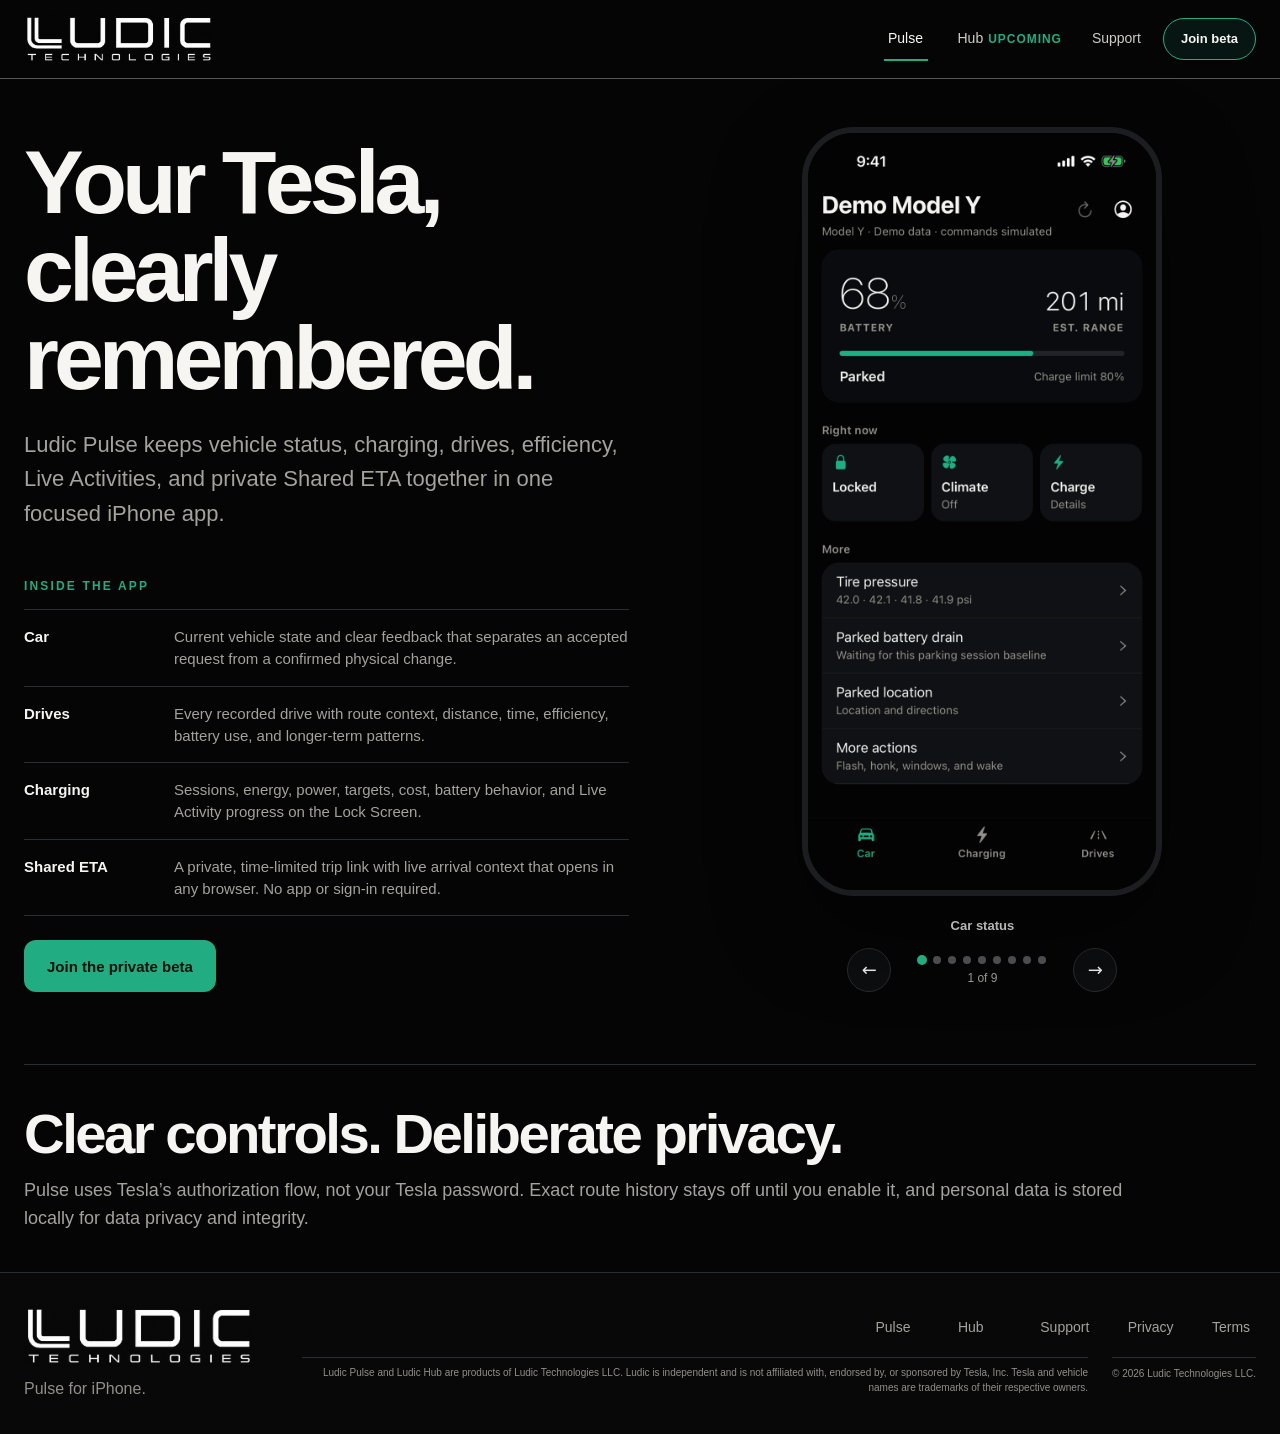
==== index.html @ 19cc0c38 "Refine private beta messaging" ====
<!doctype html>
<html lang="en">
<head>
  <meta charset="utf-8">
  <meta name="viewport" content="width=device-width,initial-scale=1">
  <meta name="description" content="Ludic Pulse brings Tesla status, drives, charging, efficiency, Live Activities, and private Shared ETA together on iPhone.">
  <meta name="theme-color" content="#050506">
  <meta name="color-scheme" content="dark">
  <meta property="og:type" content="website">
  <meta property="og:url" content="https://ludicpulse.com/">
  <meta property="og:title" content="Ludic Pulse — Your Tesla, clearly remembered">
  <meta property="og:description" content="Tesla status, drives, charging, efficiency, Live Activities, and private Shared ETA on iPhone.">
  <meta property="og:image" content="https://ludicpulse.com/social-card.png">
  <meta name="twitter:card" content="summary_large_image">
  <meta name="twitter:title" content="Ludic Pulse — Your Tesla, clearly remembered">
  <meta name="twitter:description" content="Tesla status, drives, charging, efficiency, Live Activities, and private Shared ETA on iPhone.">
  <meta name="twitter:image" content="https://ludicpulse.com/social-card.png">
  <link rel="canonical" href="https://ludicpulse.com/">
  <link rel="icon" href="data:,">
  <link rel="preload" href="/assets/ludic-technologies-wordmark.png" as="image">
  <link rel="preload" href="/assets/screens/showcase/01-car.png" as="image">
  <script>document.documentElement.classList.add('js')</script>
  <link rel="stylesheet" href="/styles.css?v=20260829-beta-copy-v1">
  <script defer src="/site.js?v=20260829-beta-copy-v1"></script>
  <title>Ludic Pulse — Tesla status, drives, charging, and ETA</title>
  <script type="application/ld+json">{"@context":"https://schema.org","@type":"SoftwareApplication","name":"Ludic Pulse","applicationCategory":"UtilitiesApplication","operatingSystem":"iOS","url":"https://ludicpulse.com/","publisher":{"@type":"Organization","name":"Ludic Technologies LLC"}}</script>
</head>
<body>
  <a class="skip-link" href="#main">Skip to content</a>
  <header class="site-header" data-header>
    <div class="nav-shell">
      <a class="brand" href="/" aria-label="Ludic Pulse home"><img src="/assets/ludic-technologies-wordmark.png" alt="Ludic Technologies" width="1130" height="302"></a>
      <div class="nav-actions">
        <nav id="site-nav" class="site-nav" aria-label="Main navigation" data-menu><a href="/" aria-current="page">Pulse</a><a href="/hub/">Hub <span class="nav-note">Upcoming</span></a><a href="/support/">Support</a></nav>
        <a class="nav-beta" href="/beta/">Join beta</a>
        <button class="menu-button" type="button" aria-expanded="false" aria-controls="site-nav" data-menu-button><span class="sr-only">Open navigation</span><span></span><span></span></button>
      </div>
    </div>
  </header>

  <main id="main" tabindex="-1">
    <section class="subpage-hero pulse-hero section-shell">
      <div class="hero-copy reveal">
        <h1>Your Tesla, clearly remembered.</h1>
        <p class="hero-lede">Ludic Pulse keeps vehicle status, charging, drives, efficiency, Live Activities, and private Shared ETA together in one focused iPhone app.</p>
        <div id="inside-pulse" class="hero-inside">
          <p class="eyebrow">Inside the app</p>
          <dl class="feature-list hero-feature-list">
            <div class="feature-row"><dt>Car</dt><dd>Current vehicle state and clear feedback that separates an accepted request from a confirmed physical change.</dd></div>
            <div class="feature-row"><dt>Drives</dt><dd>Every recorded drive with route context, distance, time, efficiency, battery use, and longer-term patterns.</dd></div>
            <div class="feature-row"><dt>Charging</dt><dd>Sessions, energy, power, targets, cost, battery behavior, and Live Activity progress on the Lock Screen.</dd></div>
            <div class="feature-row"><dt>Shared ETA</dt><dd>A private, time-limited trip link with live arrival context that opens in any browser. No app or sign-in required.</dd></div>
          </dl>
          <div class="inside-beta-action"><a class="button button-primary" href="/beta/">Join the private beta</a></div>
        </div>
      </div>

      <figure class="pulse-carousel reveal" data-screen-carousel aria-label="Ludic Pulse screen showcase" aria-roledescription="carousel">
        <div class="phone phone-single carousel-phone">
          <div class="carousel-stage">
            <img class="carousel-screen is-active" data-screen-title="Car status" src="/assets/screens/showcase/01-car.png" alt="Ludic Pulse Car screen with battery, range, and vehicle status" width="828" height="1800" fetchpriority="high">
            <img class="carousel-screen" data-screen-title="Drive history" src="/assets/screens/showcase/02-drives.png" alt="Ludic Pulse Drives screen with distance, time, efficiency, and weekly charts" width="828" height="1800" aria-hidden="true">
            <img class="carousel-screen" data-screen-title="Charging session" src="/assets/screens/showcase/03-charging.png" alt="Ludic Pulse live charging session with battery, power, target, and ETA" width="828" height="1800" aria-hidden="true">
            <img class="carousel-screen" data-screen-title="Charging Live Activity" src="/assets/screens/showcase/04-charging-lockscreen.jpg" alt="iPhone Lock Screen showing the Ludic Pulse charging Live Activity" width="828" height="1800" aria-hidden="true">
            <img class="carousel-screen" data-screen-title="Shared ETA" src="/assets/screens/showcase/05-share-eta.png" alt="Ludic Pulse Shared ETA screen with recipient privacy controls" width="828" height="1800" aria-hidden="true">
            <img class="carousel-screen" data-screen-title="ETA message" src="/assets/screens/showcase/06-share-eta-message.png" alt="Ludic Pulse Shared ETA screen with the iMessage delivery banner" width="828" height="1800" aria-hidden="true">
            <img class="carousel-screen" data-screen-title="Recipient route" src="/assets/screens/showcase/07-recipient-eta.png" alt="Shared ETA recipient page showing arrival time and an estimated route" width="828" height="1800" aria-hidden="true">
            <img class="carousel-screen" data-screen-title="Driving Live Activity" src="/assets/screens/showcase/08-driving-lockscreen.jpg" alt="iPhone Lock Screen showing the Ludic Pulse driving Live Activity" width="828" height="1800" aria-hidden="true">
            <img class="carousel-screen" data-screen-title="Active destination" src="/assets/screens/showcase/09-destination.png" alt="Ludic Pulse destination screen showing route status and arrival details" width="828" height="1800" aria-hidden="true">
          </div>
        </div>
        <figcaption class="carousel-caption"><strong data-screen-label>Car status</strong></figcaption>
        <div class="carousel-controls" role="group" aria-label="Screen controls">
          <button type="button" data-screen-previous aria-label="Show previous screen">←</button>
          <div class="carousel-position">
            <div class="carousel-dots" data-screen-dots role="group" aria-label="Choose a screen"></div>
            <span class="carousel-count" data-screen-count>1 of 9</span>
          </div>
          <button type="button" data-screen-next aria-label="Show next screen">→</button>
        </div>
      </figure>
    </section>

    <section class="hub-status section-shell reveal" aria-labelledby="pulse-privacy-title">
      <div>
        <h2 id="pulse-privacy-title">Clear controls. Deliberate privacy.</h2>
        <p>Pulse uses Tesla’s authorization flow, not your Tesla password. Exact route history stays off until you enable it, and personal data is stored locally for data privacy and integrity.</p>
      </div>
    </section>
  </main>

  <footer class="site-footer">
    <div class="footer-shell">
      <div class="footer-brand"><img src="/assets/ludic-technologies-wordmark.png" alt="Ludic Technologies" width="1130" height="302"><p>Pulse for iPhone.</p></div>
      <div class="footer-content">
        <nav aria-label="Footer navigation"><a href="/">Pulse</a><a href="/hub/">Hub</a><a href="/support/">Support</a><a href="/privacy/">Privacy</a><a href="/terms/">Terms</a></nav>
        <p class="legal-line">Ludic Pulse and Ludic Hub are products of Ludic Technologies LLC. Ludic is independent and is not affiliated with, endorsed by, or sponsored by Tesla, Inc. Tesla and vehicle names are trademarks of their respective owners.</p>
        <p class="copyright">© <span data-year>2026</span> Ludic Technologies LLC.</p>
      </div>
    </div>
  </footer>
</body>
</html>
---- styles.css ----
:root {
  color-scheme: dark;
  --black: #050506;
  --surface: #0d0e10;
  --surface-2: #141619;
  --line: #292c31;
  --line-bright: #3b3f46;
  --white: #f6f5f2;
  --muted: #a4a29c;
  --dim: #918f88;
  --green: #21ad81;
  --blue: #378add;
  --max: 1240px;
}

* { box-sizing: border-box; }
html { scroll-behavior: smooth; }

body {
  margin: 0;
  overflow-x: hidden;
  background: var(--black);
  color: var(--white);
  font: 16px/1.55 -apple-system, BlinkMacSystemFont, "SF Pro Display", "Segoe UI", sans-serif;
  -webkit-font-smoothing: antialiased;
}

body.menu-open { position: fixed; right: 0; left: 0; width: 100%; overflow: hidden; }
body.menu-open .site-header { background: var(--black); }
img { display: block; max-width: 100%; }
a { color: inherit; }
button, a { -webkit-tap-highlight-color: transparent; }
:focus-visible { outline: 2px solid var(--green); outline-offset: 4px; }
main[tabindex="-1"]:focus { outline: none; }

.sr-only,
.skip-link:not(:focus) {
  position: absolute;
  width: 1px;
  height: 1px;
  padding: 0;
  margin: -1px;
  overflow: hidden;
  clip: rect(0, 0, 0, 0);
  white-space: nowrap;
  border: 0;
}

.skip-link {
  position: fixed;
  z-index: 100;
  top: 12px;
  left: 12px;
  padding: 10px 14px;
  background: var(--white);
  color: var(--black);
  border-radius: 6px;
}

.site-header {
  position: sticky;
  z-index: 50;
  top: 0;
  border-bottom: 1px solid rgba(245, 244, 241, .34);
  background: var(--black);
  transition: border-color 180ms ease;
  max-width: none;
  margin: 0;
  padding: 0;
}

.site-header.scrolled { border-color: rgba(245, 244, 241, .34); }

.nav-shell,
.section-shell,
.footer-shell {
  width: min(calc(100% - 48px), var(--max));
  margin-inline: auto;
}

.nav-shell {
  min-height: 78px;
  display: flex;
  align-items: center;
  justify-content: space-between;
  gap: 32px;
}

.brand { display: inline-flex; min-height: 44px; align-items: center; flex: 0 0 auto; }
.brand img { width: 190px; height: auto; }
.nav-actions { display: flex; align-items: center; gap: 22px; }
.site-nav { display: flex; align-items: center; gap: 30px; }

.site-nav a {
  display: inline-flex;
  min-width: 44px;
  min-height: 44px;
  align-items: center;
  justify-content: center;
  color: #cfcdc7;
  font-size: 14px;
  text-decoration: none;
  transition: color 160ms ease;
}

.site-nav a:hover { color: var(--white); }
.site-nav a[aria-current="page"] { color: var(--white); box-shadow: inset 0 -2px var(--green); }

.nav-beta {
  display: inline-flex;
  min-height: 42px;
  align-items: center;
  justify-content: center;
  padding: 0 17px;
  border: 1px solid var(--green);
  border-radius: 999px;
  background: rgba(33, 173, 129, .1);
  color: var(--white);
  font-size: 13px;
  font-weight: 740;
  text-decoration: none;
  transition: background-color 160ms ease, color 160ms ease, transform 160ms ease;
}

.nav-beta:hover,
.nav-beta[aria-current="page"] { background: var(--green); color: #03100c; transform: translateY(-1px); }

.nav-note {
  margin-left: 5px;
  color: var(--green);
  font-size: 12px;
  font-weight: 750;
  letter-spacing: .08em;
  text-transform: uppercase;
}

.menu-button { display: none; }

.company-hero {
  min-height: 620px;
  display: grid;
  align-items: center;
  padding-block: 104px 120px;
}

.company-hero .hero-copy { max-width: 920px; }
.company-hero h1 { max-width: 900px; }

.beta-banner {
  display: inline-flex;
  min-height: 44px;
  align-items: center;
  gap: 11px;
  margin-bottom: 34px;
  padding: 8px 15px 8px 9px;
  border: 1px solid var(--line-bright);
  border-radius: 999px;
  color: var(--muted);
  font-size: 13px;
  text-decoration: none;
  transition: border-color 160ms ease, color 160ms ease, transform 160ms ease;
}

.beta-banner > span:first-child {
  padding: 5px 9px;
  border-radius: 999px;
  background: var(--green);
  color: #03100c;
  font-size: 10px;
  font-weight: 800;
  letter-spacing: .1em;
  text-transform: uppercase;
}

.beta-banner strong { color: var(--white); font-weight: 660; }
.beta-banner:hover { border-color: var(--green); color: var(--white); transform: translateY(-1px); }

.eyebrow {
  margin: 0 0 18px;
  color: var(--green);
  font-size: 12px;
  font-weight: 780;
  letter-spacing: .18em;
  text-transform: uppercase;
}

h1, h2, h3, p { margin-top: 0; }
h1, h2, h3 { overflow-wrap: break-word; }

h1 {
  max-width: 780px;
  margin-bottom: 26px;
  font-size: clamp(54px, 7vw, 96px);
  font-weight: 650;
  line-height: .98;
  letter-spacing: -.055em;
}

h2 {
  margin-bottom: 22px;
  font-size: clamp(38px, 5vw, 68px);
  font-weight: 620;
  line-height: 1.02;
  letter-spacing: -.045em;
}

h3 { font-size: 24px; line-height: 1.2; }

.hero-lede,
.section-heading > p:last-child {
  max-width: 690px;
  color: var(--muted);
  font-size: clamp(18px, 2vw, 22px);
  line-height: 1.55;
}

.hero-actions { display: flex; align-items: center; gap: 28px; margin-top: 38px; }

.button {
  display: inline-flex;
  min-height: 52px;
  align-items: center;
  justify-content: center;
  padding: 0 22px;
  border: 1px solid transparent;
  border-radius: 12px;
  font-size: 15px;
  font-weight: 730;
  text-decoration: none;
  transition: transform 160ms ease, background-color 160ms ease, border-color 160ms ease;
}

.button:hover { transform: translateY(-2px); }
.button-primary { background: var(--green); color: #03100c; }
.button-primary:hover { background: #2dc190; }
.button-secondary { border-color: var(--line-bright); background: var(--surface-2); }
.button-secondary:hover { border-color: var(--green); }

.text-link {
  display: inline-flex;
  min-height: 44px;
  align-items: center;
  gap: 6px;
  font-weight: 690;
  text-decoration: none;
  text-underline-offset: 5px;
}

.text-link:hover { text-decoration: underline; }

.product-intro,
.closing { padding-block: 104px; border-top: 1px solid var(--line); }
.hub-status { padding-block: 40px; border-top: 1px solid var(--line); }

.section-heading { display: grid; grid-template-columns: .65fr 1.35fr; column-gap: 56px; }
.section-heading .eyebrow { grid-row: 1 / span 2; padding-top: 10px; }
.section-heading h2,
.section-heading > p:last-child { grid-column: 2; }

.product-type { margin-bottom: 9px; color: var(--green); font-size: 12px; font-weight: 760; letter-spacing: .14em; text-transform: uppercase; }

.product-grid {
  display: grid;
  grid-template-columns: repeat(2, minmax(0, 1fr));
  gap: 18px;
  margin-top: 64px;
}

.product-card {
  display: flex;
  min-height: 260px;
  flex-direction: column;
  padding: clamp(28px, 4vw, 46px);
  border: 1px solid var(--line);
  background: var(--surface);
}

.product-card h3 { margin-bottom: 12px; font-size: clamp(32px, 4vw, 46px); }
.product-card > p:not(.product-type) { color: var(--muted); font-size: 18px; }
.product-card ul { margin: 14px 0 26px; padding-left: 21px; color: #cfcdc7; }
.product-card li + li { margin-top: 10px; }
.product-card .text-link { margin-top: auto; }

.product-link-card { min-height: 260px; }

.pulse-carousel {
  display: grid;
  min-height: 720px;
  margin: 0;
  place-items: center;
  align-content: center;
}

.phone.phone-single { position: relative; top: auto; left: auto; width: min(100%, 360px); }

.phone {
  position: absolute;
  width: min(34vw, 350px);
  margin: 0;
  overflow: hidden;
  border: 8px solid #1c1d20;
  border-radius: 54px;
  background: #09090a;
  box-shadow: 0 34px 90px rgba(0, 0, 0, .48);
}

.phone img { width: 100%; height: auto; }

.carousel-phone { border-width: 6px; border-radius: 52px; }
.carousel-stage { position: relative; aspect-ratio: 828 / 1800; overflow: hidden; background: #09090a; }
.carousel-screen {
  position: absolute;
  inset: 0;
  width: 100%;
  height: 100%;
  object-fit: cover;
  opacity: 0;
  transition: opacity 420ms ease;
}
.carousel-screen.is-active { z-index: 1; opacity: 1; }
.carousel-caption { display: grid; width: min(100%, 420px); place-items: center; margin-top: 20px; color: var(--muted); font-size: 13px; text-align: center; }
.carousel-caption strong { color: var(--white); font-weight: 720; }
.carousel-controls { display: flex; width: min(100%, 420px); align-items: center; justify-content: center; gap: 16px; margin-top: 12px; }
.carousel-controls button {
  display: grid;
  width: 44px;
  height: 44px;
  flex: 0 0 44px;
  place-items: center;
  border: 1px solid var(--line);
  border-radius: 50%;
  background: var(--surface);
  color: var(--white);
  font: 18px/1 system-ui, sans-serif;
  cursor: pointer;
}
.carousel-controls button:hover,
.carousel-controls button:focus-visible { border-color: var(--green); }
.carousel-dots { display: flex; align-items: center; justify-content: center; gap: 7px; }
.carousel-position { display: grid; min-width: 150px; justify-items: center; gap: 8px; }
.carousel-count { color: var(--muted); font-size: 12px; line-height: 1; }
.carousel-dots button {
  width: 8px;
  min-width: 8px;
  height: 8px;
  min-height: 8px;
  flex-basis: 8px;
  padding: 0;
  border: 0;
  background: #56575a;
}
.carousel-dots button[aria-current="true"] { background: var(--green); transform: scale(1.25); }

.closing { display: grid; grid-template-columns: minmax(0, 1.35fr) minmax(280px, .65fr); gap: 64px; align-items: end; }
.hub-status { display: block; }
.closing h2,
.hub-status h2 { margin-bottom: 14px; }
.hub-status h2 { font-size: clamp(38px, 4.4vw, 58px); white-space: nowrap; }
.closing p:not(.eyebrow),
.hub-status p:not(.eyebrow) { max-width: 680px; margin-bottom: 0; color: var(--muted); font-size: 18px; }
.hub-status p:not(.eyebrow) { max-width: 1120px; }
.closing-actions { display: flex; align-items: center; justify-content: flex-end; gap: 24px; }

.site-footer { max-width: none; margin: 0; padding: 32px 0; border-top: 1px solid var(--line); background: #080809; }
.footer-shell { display: grid; grid-template-columns: 230px minmax(0, 1fr); gap: 48px; align-items: start; }
.footer-brand img { display: block; width: 230px; height: auto; }
.footer-brand p { margin: 10px 0 0; color: var(--dim); }
.footer-content { display: grid; grid-template-columns: minmax(0, 1fr) auto; grid-template-rows: 44px auto; gap: 8px 24px; align-items: start; }
.footer-shell nav { grid-column: 1 / -1; display: flex; flex-wrap: nowrap; justify-content: flex-end; gap: clamp(18px, 3vw, 42px); }
.footer-shell a { display: inline-flex; min-width: 44px; min-height: 44px; align-items: center; color: var(--muted); font-size: 14px; text-decoration: none; }
.footer-shell a:hover { color: var(--white); }
.legal-line { grid-column: 1; margin: 0; padding-top: 8px; border-top: 1px solid var(--line); color: var(--dim); font-size: 10px; line-height: 1.45; text-align: right; }
.copyright { grid-column: 2; margin: 0; padding-top: 8px; border-top: 1px solid var(--line); color: var(--dim); font-size: 10px; white-space: nowrap; text-align: right; }

.reveal { opacity: 1; transform: none; }
.js .reveal { opacity: 1; transform: none; }

.subpage-hero { min-height: 650px; display: grid; grid-template-columns: 1.05fr .95fr; align-items: center; gap: 80px; padding-block: 100px; }
.subpage-hero > * { min-width: 0; }
.subpage-hero h1 { font-size: clamp(54px, 7vw, 92px); }
.pulse-hero { min-height: 0; align-items: start; padding-block: 48px 72px; }
.pulse-hero > .reveal:first-child { padding-top: 12px; }
.hub-flow { margin: 0; padding: 0; list-style: none; border-top: 1px solid var(--line); }
.hub-flow li { display: grid; grid-template-columns: 44px 1fr; gap: 18px; padding: 24px 0; border-bottom: 1px solid var(--line); }
.hub-flow span { color: var(--green); font: 12px/1.6 ui-monospace, monospace; }
.hub-flow strong { display: block; margin-bottom: 4px; font-size: 20px; }
.hub-flow p { margin: 0; color: var(--muted); }

.feature-layout { display: grid; grid-template-columns: .9fr 1.1fr; gap: clamp(44px, 7vw, 92px); margin-top: 64px; align-items: start; }
.feature-list { margin: 0; border-top: 1px solid var(--line); }
.feature-row { display: grid; grid-template-columns: minmax(120px, .65fr) 1.35fr; gap: 24px; padding: 24px 0; border-bottom: 1px solid var(--line); }
.feature-row dt { font-weight: 720; }
.feature-row dd { margin: 0; color: var(--muted); }

.hero-inside { margin-top: 46px; }
.hero-inside .eyebrow { margin-bottom: 14px; }
.hero-feature-list { margin: 0; }
.hero-feature-list .feature-row { grid-template-columns: minmax(92px, .45fr) 1.55fr; gap: 18px; padding: 16px 0; }
.hero-feature-list dt,
.hero-feature-list dd { font-size: 15px; line-height: 1.45; }
.inside-beta-action { margin-top: 24px; }
.boundary-list { display: grid; gap: 16px; margin: 0; padding: 0; list-style: none; }
.boundary-list li { padding-left: 18px; border-left: 2px solid var(--green); }
.boundary-list strong { display: block; margin-bottom: 3px; }
.boundary-list span { color: var(--muted); }

.beta-main {
  position: relative;
  overflow: hidden;
}

.beta-main::before {
  position: absolute;
  top: 0;
  right: -18%;
  width: 70vw;
  height: 70vw;
  max-width: 900px;
  max-height: 900px;
  border-radius: 50%;
  background: radial-gradient(circle, rgba(33, 173, 129, .13), rgba(55, 138, 221, .035) 42%, transparent 70%);
  content: "";
  pointer-events: none;
}

.beta-hero {
  position: relative;
  min-height: calc(100svh - 78px);
  display: grid;
  grid-template-columns: minmax(0, 1.08fr) minmax(380px, .92fr);
  grid-template-areas: "copy form" "trust form";
  align-items: start;
  column-gap: clamp(64px, 8vw, 120px);
  row-gap: 40px;
  padding-block: 56px 96px;
}

.beta-copy { grid-area: copy; align-self: start; }
.beta-copy h1 { max-width: 720px; }
.beta-copy .hero-lede { max-width: 660px; }

.beta-trust {
  display: grid;
  gap: 0;
  max-width: 650px;
  grid-area: trust;
  margin: 0;
  padding: 0;
  border-top: 1px solid var(--line);
  list-style: none;
}

.beta-trust li {
  display: grid;
  grid-template-columns: minmax(160px, .75fr) 1.25fr;
  gap: 24px;
  padding: 18px 0;
  border-bottom: 1px solid var(--line);
}

.beta-trust strong { font-size: 14px; }
.beta-trust span { color: var(--muted); font-size: 14px; }

.beta-form-card {
  grid-area: form;
  align-self: center;
  position: relative;
  padding: clamp(28px, 4vw, 46px);
  overflow: hidden;
  border: 1px solid var(--line-bright);
  border-radius: 28px;
  background: linear-gradient(145deg, rgba(20, 22, 25, .98), rgba(11, 12, 14, .98));
  box-shadow: 0 36px 100px rgba(0, 0, 0, .42);
}

.beta-form-card::before {
  position: absolute;
  top: 0;
  right: 0;
  left: 0;
  height: 2px;
  background: linear-gradient(90deg, transparent, var(--green), transparent);
  content: "";
}

.form-kicker {
  margin-bottom: 10px;
  color: var(--green);
  font-size: 11px;
  font-weight: 780;
  letter-spacing: .16em;
  text-transform: uppercase;
}

.beta-form-heading h2 { margin-bottom: 12px; font-size: clamp(34px, 4vw, 48px); }
.beta-form-heading > p:last-child { margin-bottom: 0; color: var(--muted); }
.beta-form { margin-top: 34px; }
.form-fields { display: grid; }

.form-fields label:not(.form-honeypot) {
  margin: 18px 0 8px;
  color: #d8d6d0;
  font-size: 13px;
  font-weight: 690;
}

.form-fields label:first-child { margin-top: 0; }

.form-fields input {
  width: 100%;
  min-height: 56px;
  padding: 0 16px;
  border: 1px solid var(--line-bright);
  border-radius: 12px;
  outline: none;
  background: #0b0c0e;
  color: var(--white);
  font: inherit;
  transition: border-color 160ms ease, box-shadow 160ms ease, background-color 160ms ease;
}

.form-fields input::placeholder { color: #76746f; }
.form-fields input:hover { border-color: #565b64; }
.form-fields input:focus { border-color: var(--green); box-shadow: 0 0 0 3px rgba(33, 173, 129, .16); background: #0e1012; }

.form-honeypot {
  position: absolute !important;
  width: 1px !important;
  height: 1px !important;
  overflow: hidden !important;
  clip-path: inset(50%) !important;
  white-space: nowrap !important;
}

.beta-submit { position: relative; width: 100%; margin-top: 24px; cursor: pointer; }
.beta-submit:disabled { cursor: wait; opacity: .76; transform: none; }
.button-progress { display: none; width: 16px; height: 16px; margin-left: 10px; border: 2px solid rgba(3, 16, 12, .35); border-top-color: #03100c; border-radius: 50%; animation: beta-spin .7s linear infinite; }
.beta-form--loading .button-progress { display: inline-block; }
.form-status { min-height: 24px; margin: 14px 0 0; color: var(--muted); font-size: 13px; }
.beta-form--error .form-status { color: #f0a39a; }
.beta-form--success .form-fields,
.beta-form--success .form-status { display: none; }

.beta-success { padding: 28px 0 10px; }
.success-mark { display: grid; width: 48px; height: 48px; margin-bottom: 22px; place-items: center; border-radius: 50%; background: rgba(33, 173, 129, .15); color: var(--green); font-size: 24px; font-weight: 800; }
.beta-success h3 { margin-bottom: 9px; font-size: 28px; }
.beta-success p { margin: 0; color: var(--muted); }

.beta-privacy { margin: 18px 0 0; color: var(--dim); font-size: 12px; line-height: 1.55; }
.beta-privacy a { color: #c5c3bd; text-underline-offset: 3px; }

@keyframes beta-spin { to { transform: rotate(1turn); } }


.content-main { width: min(calc(100% - 48px), 900px); margin-inline: auto; padding: 84px 0 110px; }
.content-main h1 { max-width: 780px; font-size: clamp(46px, 7vw, 72px); }
.content-main h2 { margin: 58px 0 18px; font-size: 28px; letter-spacing: -.025em; }
.content-main h3 { margin: 30px 0 8px; }
.content-main p,
.content-main li { max-width: 76ch; color: #c1bfb9; }
.content-main a { color: var(--green); text-underline-offset: 4px; }
.content-main a:not(.button) { display: inline-flex; min-width: 44px; min-height: 44px; align-items: center; }
.content-main .button { color: #03100c; }
.content-main .sub { color: var(--muted); }
.content-main .card { margin: 28px 0; padding: 26px; border: 1px solid var(--line); background: var(--surface); }
.content-main .card p:last-child { margin-bottom: 0; }
.content-main .grid { display: grid; grid-template-columns: repeat(3, 1fr); gap: 14px; }
.content-main .setup-list { margin: 26px 0; padding: 0; list-style: none; counter-reset: setup; border-top: 1px solid var(--line); }
.content-main .setup-list li { position: relative; padding: 20px 0 20px 48px; border-bottom: 1px solid var(--line); counter-increment: setup; }
.content-main .setup-list li::before { position: absolute; top: 20px; left: 0; color: var(--green); font: 12px/1.6 ui-monospace, monospace; content: "0" counter(setup); }
.content-main table { width: 100%; margin: 22px 0; border-collapse: collapse; }
.content-main th,
.content-main td { padding: 15px 10px; border-bottom: 1px solid var(--line); text-align: left; vertical-align: top; }
.content-main th { color: var(--dim); font-size: 12px; letter-spacing: .1em; text-transform: uppercase; }

@media (max-width: 980px) {
  .subpage-hero { grid-template-columns: 1fr; }
  .hub-flow { width: min(100%, 650px); }
  .pulse-carousel { min-height: 680px; }
  .beta-hero { grid-template-columns: 1fr; grid-template-areas: "copy" "form" "trust"; gap: 48px; }
  .beta-form-card { width: min(100%, 620px); }
}

@media (max-width: 760px) {
  .nav-shell,
  .section-shell,
  .footer-shell,
  .content-main { width: min(calc(100% - 32px), var(--max)); }
  .nav-shell { min-height: 68px; }
  .brand img { width: 164px; }
  .nav-actions { margin-left: auto; gap: 8px; }
  .nav-beta { min-height: 38px; padding-inline: 13px; font-size: 12px; }
  .menu-button {
    position: relative;
    display: grid;
    width: 44px;
    height: 44px;
    place-items: center;
    border: 0;
    background: transparent;
    color: var(--white);
  }
  .menu-button span:not(.sr-only) { position: absolute; display: block; width: 22px; height: 1px; background: currentColor; transition: transform 160ms ease; }
  .menu-button span:nth-last-child(2) { transform: translateY(-4px); }
  .menu-button span:last-child { transform: translateY(4px); }
  .menu-button[aria-expanded="true"] span:nth-last-child(2) { transform: rotate(45deg); }
  .menu-button[aria-expanded="true"] span:last-child { transform: rotate(-45deg); }
  .site-nav {
    position: fixed;
    z-index: 49;
    top: 68px;
    right: 0;
    bottom: auto;
    left: 0;
    display: none;
    width: 100%;
    height: calc(100vh - 68px);
    height: calc(100dvh - 68px);
    align-content: start;
    align-items: stretch;
    gap: 0;
    padding: 28px 24px;
    overflow-y: auto;
    overscroll-behavior: contain;
    background: var(--black);
  }
  .site-nav.is-open { display: grid; }
  .site-nav a { justify-content: flex-start; padding: 18px 0; border-bottom: 1px solid var(--line); font-size: 24px; }
  .site-nav a[aria-current="page"] { box-shadow: none; border-color: var(--green); }
  .company-hero { min-height: auto; padding-block: 64px 76px; }
  .beta-banner { margin-bottom: 28px; }
  h1 { font-size: clamp(44px, 12vw, 60px); line-height: 1.02; letter-spacing: -.045em; }
  .subpage-hero h1 { font-size: clamp(42px, 11.5vw, 58px); }
  h2 { font-size: clamp(36px, 10vw, 52px); }
  .hero-actions { align-items: flex-start; flex-direction: column; }
  .section-heading,
  .closing,
  .hub-status { display: block; }
  .section-heading .eyebrow { padding-top: 0; }
  .product-intro,
  .closing { padding-block: 76px; }
  .hub-status { padding-block: 36px; }
  .hub-status h2 { white-space: normal; }
  .product-grid,
  .feature-layout { grid-template-columns: 1fr; }
  .product-card { min-height: 0; }
  .pulse-carousel { min-height: 650px; }
  .phone.phone-single { width: min(72vw, 300px); }
  .closing-actions { justify-content: flex-start; margin-top: 34px; }
  .footer-shell { grid-template-columns: 1fr; gap: 26px; }
  .footer-content { grid-template-columns: 1fr; grid-template-rows: auto; gap: 8px; justify-items: start; }
  .footer-shell nav { grid-column: 1; flex-wrap: wrap; justify-content: flex-start; gap: 0 24px; }
  .legal-line,
  .copyright { grid-column: 1; width: 100%; text-align: left; }
  .copyright { padding-top: 0; border-top: 0; }
  .feature-row { grid-template-columns: 1fr; gap: 6px; }
  .hero-inside { margin-top: 38px; }
  .hero-feature-list .feature-row { padding: 14px 0; }
  .content-main .grid { grid-template-columns: 1fr; }
  .beta-hero { min-height: 0; padding-block: 40px 68px; }
  .beta-trust li { grid-template-columns: 1fr; gap: 4px; }
  .content-main table,
  .content-main thead,
  .content-main tbody,
  .content-main tr,
  .content-main th,
  .content-main td { display: block; }
  .content-main thead { display: none; }
  .content-main tr { padding: 12px 0; border-bottom: 1px solid var(--line); }
  .content-main td { padding: 8px 0; border: 0; }
  .content-main td[data-label]::before { display: block; margin-bottom: 4px; color: var(--dim); font-size: 11px; font-weight: 720; letter-spacing: .1em; text-transform: uppercase; content: attr(data-label); }
}

@media (max-width: 480px) {
  .company-hero { padding-block: 48px 64px; }
  .beta-banner strong { max-width: 160px; }
  .beta-form-card { padding: 26px 20px; border-radius: 22px; }
  .pulse-carousel { min-height: 610px; }
  .phone.phone-single { width: min(72vw, 280px); }
  .carousel-caption,
  .carousel-controls { width: min(100%, 320px); }
  .closing-actions { align-items: flex-start; flex-direction: column; }
}

@media (prefers-reduced-motion: reduce) {
  html { scroll-behavior: auto; }
  *, *::before, *::after { scroll-behavior: auto !important; animation-duration: .01ms !important; animation-iteration-count: 1 !important; transition-duration: .01ms !important; }
  .js .reveal { opacity: 1; transform: none; }
  .carousel-screen { transition: none; }
}
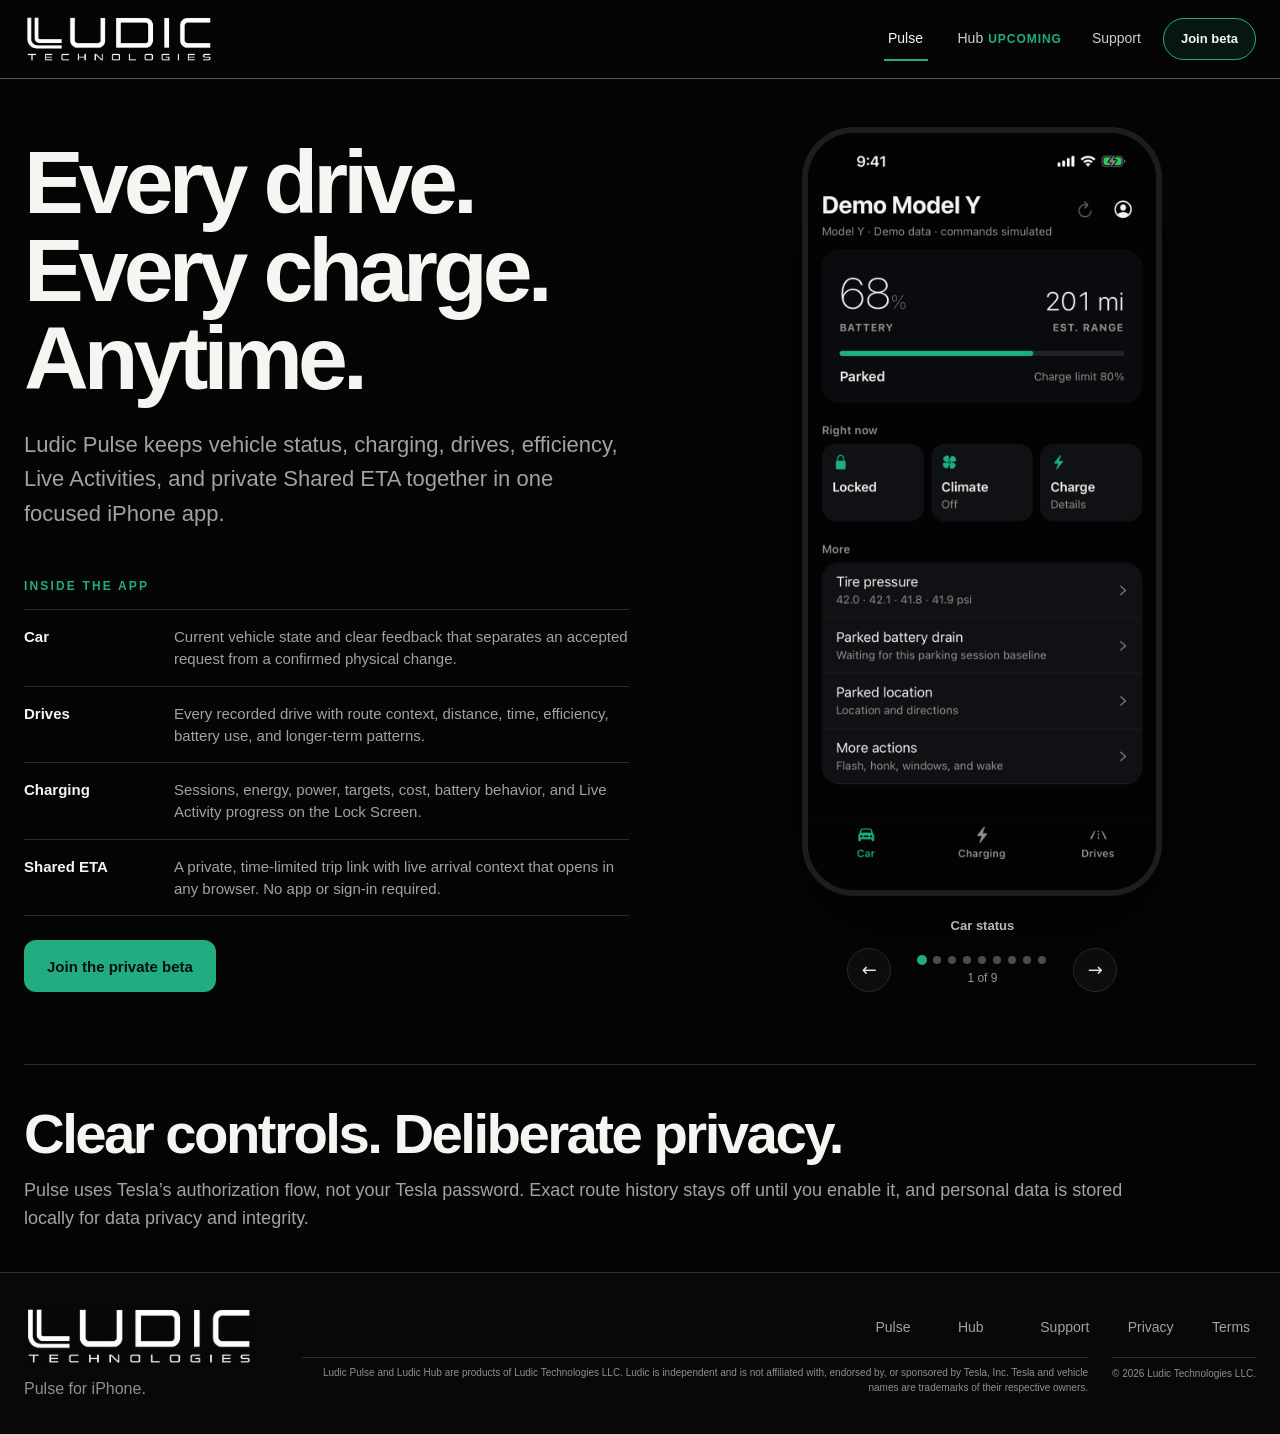
==== commit b7e55700: "Adopt Every drive Pulse hook" ====
--- a/index.html
+++ b/index.html
@@ -8,11 +8,11 @@
   <meta name="color-scheme" content="dark">
   <meta property="og:type" content="website">
   <meta property="og:url" content="https://ludicpulse.com/">
-  <meta property="og:title" content="Ludic Pulse — Your Tesla, clearly remembered">
+  <meta property="og:title" content="Ludic Pulse — Every drive. Every charge. Anytime.">
   <meta property="og:description" content="Tesla status, drives, charging, efficiency, Live Activities, and private Shared ETA on iPhone.">
   <meta property="og:image" content="https://ludicpulse.com/social-card.png">
   <meta name="twitter:card" content="summary_large_image">
-  <meta name="twitter:title" content="Ludic Pulse — Your Tesla, clearly remembered">
+  <meta name="twitter:title" content="Ludic Pulse — Every drive. Every charge. Anytime.">
   <meta name="twitter:description" content="Tesla status, drives, charging, efficiency, Live Activities, and private Shared ETA on iPhone.">
   <meta name="twitter:image" content="https://ludicpulse.com/social-card.png">
   <link rel="canonical" href="https://ludicpulse.com/">
@@ -20,8 +20,8 @@
   <link rel="preload" href="/assets/ludic-technologies-wordmark.png" as="image">
   <link rel="preload" href="/assets/screens/showcase/01-car.png" as="image">
   <script>document.documentElement.classList.add('js')</script>
-  <link rel="stylesheet" href="/styles.css?v=20260829-beta-copy-v1">
-  <script defer src="/site.js?v=20260829-beta-copy-v1"></script>
+  <link rel="stylesheet" href="/styles.css?v=20260829-pulse-hook-v1">
+  <script defer src="/site.js?v=20260829-pulse-hook-v1"></script>
   <title>Ludic Pulse — Tesla status, drives, charging, and ETA</title>
   <script type="application/ld+json">{"@context":"https://schema.org","@type":"SoftwareApplication","name":"Ludic Pulse","applicationCategory":"UtilitiesApplication","operatingSystem":"iOS","url":"https://ludicpulse.com/","publisher":{"@type":"Organization","name":"Ludic Technologies LLC"}}</script>
 </head>
@@ -41,7 +41,7 @@
   <main id="main" tabindex="-1">
     <section class="subpage-hero pulse-hero section-shell">
       <div class="hero-copy reveal">
-        <h1>Your Tesla, clearly remembered.</h1>
+        <h1>Every drive. Every charge. Anytime.</h1>
         <p class="hero-lede">Ludic Pulse keeps vehicle status, charging, drives, efficiency, Live Activities, and private Shared ETA together in one focused iPhone app.</p>
         <div id="inside-pulse" class="hero-inside">
           <p class="eyebrow">Inside the app</p>
--- a/styles.css
+++ b/styles.css
@@ -380,11 +380,21 @@
 .subpage-hero h1 { font-size: clamp(54px, 7vw, 92px); }
 .pulse-hero { min-height: 0; align-items: start; padding-block: 48px 72px; }
 .pulse-hero > .reveal:first-child { padding-top: 12px; }
-.hub-flow { margin: 0; padding: 0; list-style: none; border-top: 1px solid var(--line); }
-.hub-flow li { display: grid; grid-template-columns: 44px 1fr; gap: 18px; padding: 24px 0; border-bottom: 1px solid var(--line); }
-.hub-flow span { color: var(--green); font: 12px/1.6 ui-monospace, monospace; }
-.hub-flow strong { display: block; margin-bottom: 4px; font-size: 20px; }
-.hub-flow p { margin: 0; color: var(--muted); }
+.hub-main { overflow: hidden; }
+.hub-phone-preview { display: grid; margin: 0; place-items: center; }
+.hub-preview-phone img { display: block; filter: blur(18px) saturate(.55); transform: scale(1.12); }
+.hub-preview-phone::after { position: absolute; inset: 0; background: rgba(5, 5, 6, .24); content: ""; }
+.hub-skeleton-section { padding-block: 88px; border-top: 1px solid var(--line); filter: blur(9px); opacity: .3; pointer-events: none; user-select: none; }
+.hub-skeleton-canvas { display: grid; max-width: 980px; gap: 22px; }
+.hub-skeleton-canvas span { display: block; height: 18px; border-radius: 999px; background: #a3a29e; }
+.hub-skeleton-canvas span:nth-child(1) { width: 18%; height: 12px; background: var(--green); }
+.hub-skeleton-canvas span:nth-child(2) { width: 62%; height: 54px; background: #e4e2dc; }
+.hub-skeleton-canvas span:nth-child(3) { width: 94%; }
+.hub-skeleton-canvas span:nth-child(4) { width: 82%; }
+.hub-skeleton-canvas span:nth-child(5) { width: 91%; }
+.hub-skeleton-canvas span:nth-child(6) { width: 68%; }
+.hub-skeleton-section-compact { padding-block: 64px; }
+.hub-skeleton-section-compact .hub-skeleton-canvas span:nth-child(2) { width: 54%; height: 46px; }
 
 .feature-layout { display: grid; grid-template-columns: .9fr 1.1fr; gap: clamp(44px, 7vw, 92px); margin-top: 64px; align-items: start; }
 .feature-list { margin: 0; border-top: 1px solid var(--line); }
@@ -575,7 +585,7 @@
 
 @media (max-width: 980px) {
   .subpage-hero { grid-template-columns: 1fr; }
-  .hub-flow { width: min(100%, 650px); }
+  .hub-phone-preview { width: min(100%, 650px); justify-self: center; }
   .pulse-carousel { min-height: 680px; }
   .beta-hero { grid-template-columns: 1fr; grid-template-areas: "copy" "form" "trust"; gap: 48px; }
   .beta-form-card { width: min(100%, 620px); }
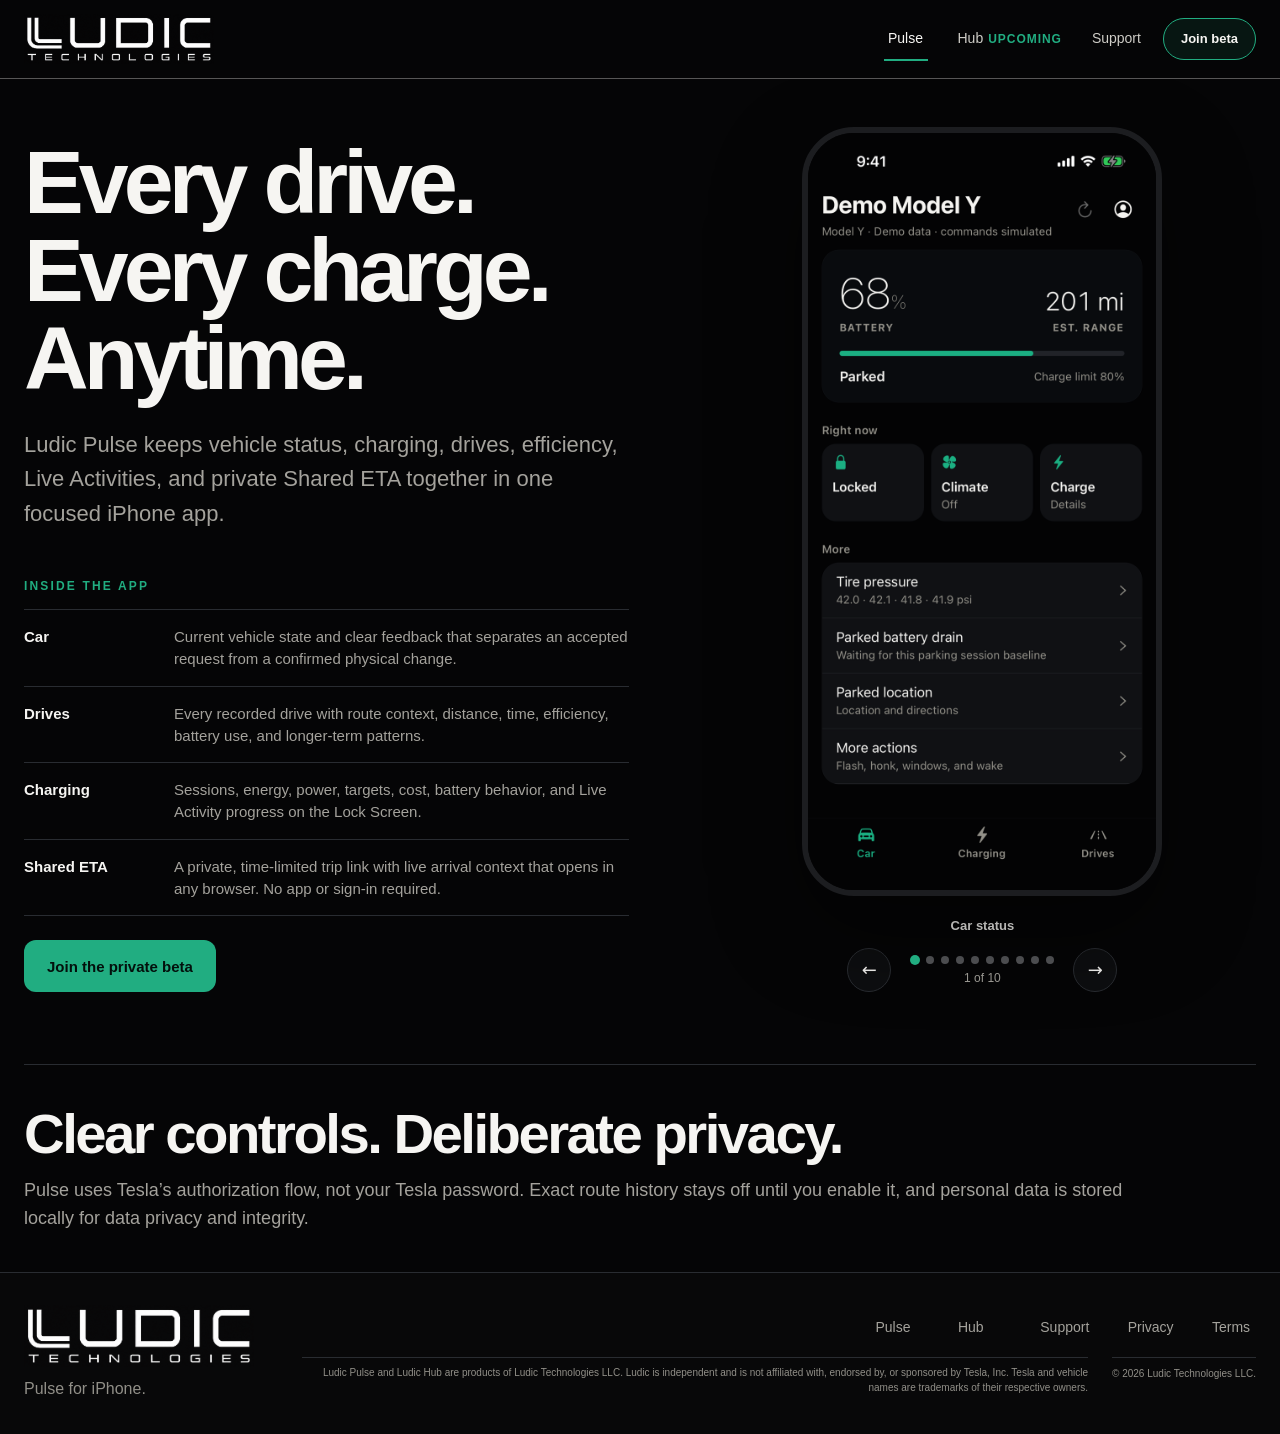
==== commit d8e13f91: "Add demo Drive History to showcase" ====
--- a/index.html
+++ b/index.html
@@ -20,8 +20,8 @@
   <link rel="preload" href="/assets/ludic-technologies-wordmark.png" as="image">
   <link rel="preload" href="/assets/screens/showcase/01-car.png" as="image">
   <script>document.documentElement.classList.add('js')</script>
-  <link rel="stylesheet" href="/styles.css?v=20260829-pulse-hook-v1">
-  <script defer src="/site.js?v=20260829-pulse-hook-v1"></script>
+  <link rel="stylesheet" href="/styles.css?v=20260829-carousel-10-v1">
+  <script defer src="/site.js?v=20260829-carousel-10-v1"></script>
   <title>Ludic Pulse — Tesla status, drives, charging, and ETA</title>
   <script type="application/ld+json">{"@context":"https://schema.org","@type":"SoftwareApplication","name":"Ludic Pulse","applicationCategory":"UtilitiesApplication","operatingSystem":"iOS","url":"https://ludicpulse.com/","publisher":{"@type":"Organization","name":"Ludic Technologies LLC"}}</script>
 </head>
@@ -59,7 +59,8 @@
         <div class="phone phone-single carousel-phone">
           <div class="carousel-stage">
             <img class="carousel-screen is-active" data-screen-title="Car status" src="/assets/screens/showcase/01-car.png" alt="Ludic Pulse Car screen with battery, range, and vehicle status" width="828" height="1800" fetchpriority="high">
-            <img class="carousel-screen" data-screen-title="Drive history" src="/assets/screens/showcase/02-drives.png" alt="Ludic Pulse Drives screen with distance, time, efficiency, and weekly charts" width="828" height="1800" aria-hidden="true">
+            <img class="carousel-screen" data-screen-title="Drive overview" src="/assets/screens/showcase/02-drives.png" alt="Ludic Pulse Drives overview with distance, time, efficiency, and weekly charts" width="828" height="1800" aria-hidden="true">
+            <img class="carousel-screen" data-screen-title="Drive history" src="/assets/screens/showcase/10-drive-history.png" alt="Ludic Pulse Drive History screen with demo trips searchable by date or place" width="828" height="1800" aria-hidden="true">
             <img class="carousel-screen" data-screen-title="Charging session" src="/assets/screens/showcase/03-charging.png" alt="Ludic Pulse live charging session with battery, power, target, and ETA" width="828" height="1800" aria-hidden="true">
             <img class="carousel-screen" data-screen-title="Charging Live Activity" src="/assets/screens/showcase/04-charging-lockscreen.jpg" alt="iPhone Lock Screen showing the Ludic Pulse charging Live Activity" width="828" height="1800" aria-hidden="true">
             <img class="carousel-screen" data-screen-title="Shared ETA" src="/assets/screens/showcase/05-share-eta.png" alt="Ludic Pulse Shared ETA screen with recipient privacy controls" width="828" height="1800" aria-hidden="true">
@@ -74,7 +75,7 @@
           <button type="button" data-screen-previous aria-label="Show previous screen">←</button>
           <div class="carousel-position">
             <div class="carousel-dots" data-screen-dots role="group" aria-label="Choose a screen"></div>
-            <span class="carousel-count" data-screen-count>1 of 9</span>
+            <span class="carousel-count" data-screen-count>1 of 10</span>
           </div>
           <button type="button" data-screen-next aria-label="Show next screen">→</button>
         </div>
